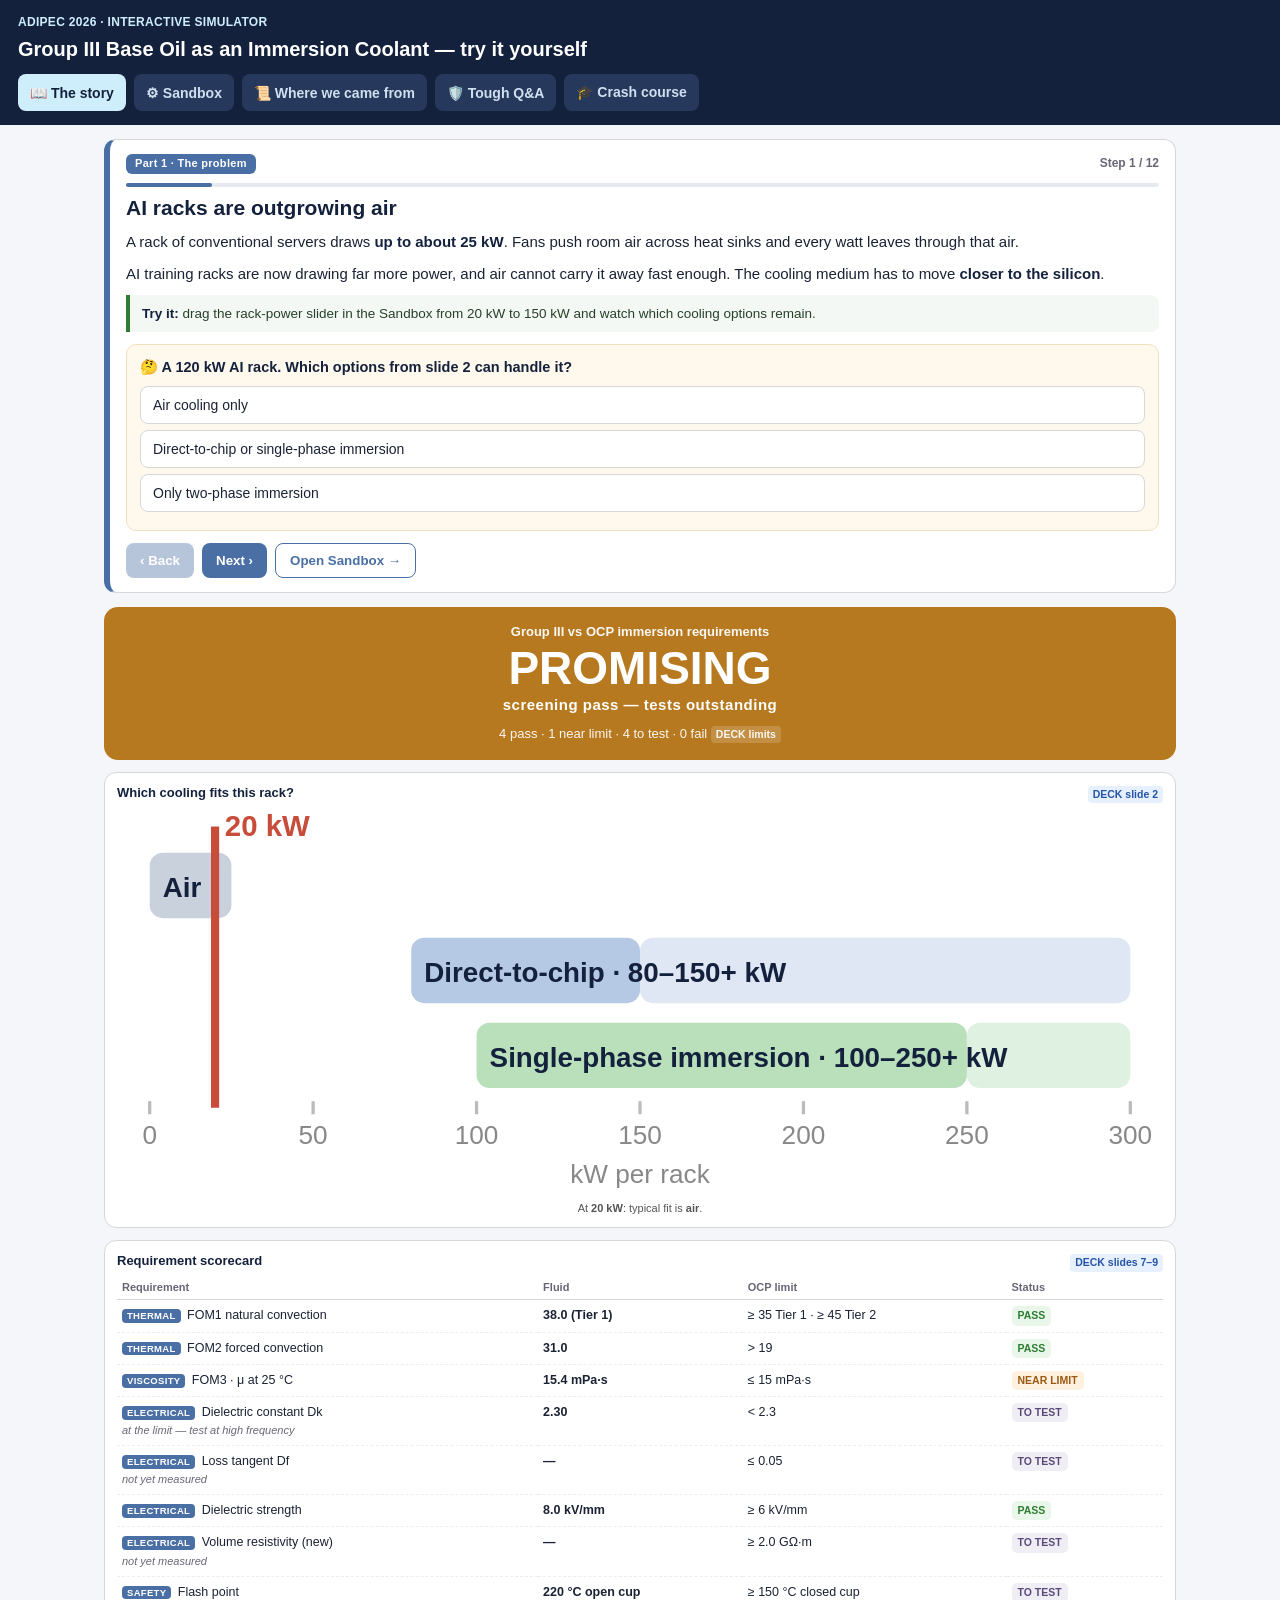
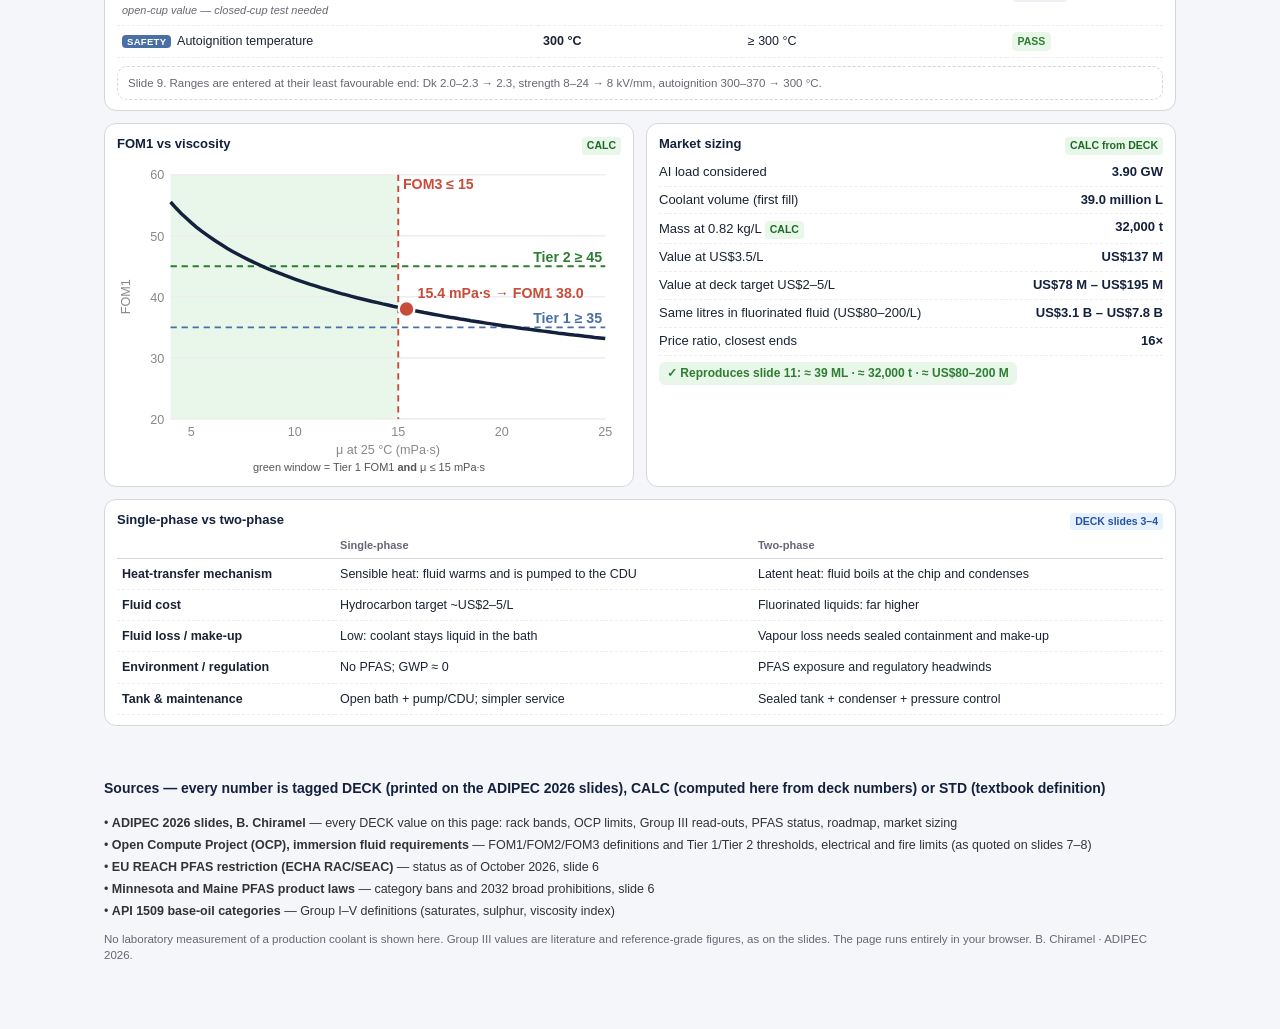
==== index.html @ 6c2c4c82 "Add files via upload" ====
<!DOCTYPE html>
<html lang="en">
<head>
<meta charset="utf-8">
<meta name="viewport" content="width=device-width, initial-scale=1">
<title>Group III Immersion Coolant — Interactive Simulator</title>
<meta name="description" content="Interactive companion to the ADIPEC 2026 talk: can domestic Group III base oil serve as a single-phase immersion coolant for AI data centres?">
<meta property="og:title" content="Group III Immersion Coolant — Interactive Simulator">
<meta property="og:description" content="Rack power, OCP figures of merit, electrical and fire gates, qualification and market sizing — try it yourself.">
<meta property="og:type" content="website">
<link rel="stylesheet" href="style.css">
</head>
<body>
<header>
  <div class="eyebrow">ADIPEC 2026 · interactive simulator</div>
  <h1>Group III Base Oil as an Immersion Coolant — try it yourself</h1>
  <div class="modebar">
    <button id="mStory" class="modebtn active">📖 The story</button>
    <button id="mSandbox" class="modebtn">⚙ Sandbox</button>
    <button id="mHistory" class="modebtn">📜 Where we came from</button>
    <button id="mQA" class="modebtn">🛡️ Tough Q&amp;A</button>
    <a class="modebtn linkbtn" href="course.html">🎓 Crash course</a>
  </div>
</header>

<main>
  <!-- ================= STORY ================= -->
  <section id="story">
    <div class="storycard">
      <div class="lessonhead"><span id="chapBadge" class="chapbadge"></span><span id="lessonCount"></span></div>
      <div class="progbar"><div id="progFill" class="progfill"></div></div>
      <h2 id="storyTitle"></h2>
      <div id="storyBody"></div>
      <div id="lessonCheck"></div>
      <div class="storynav">
        <button id="prevBtn">‹ Back</button>
        <button id="nextBtn">Next ›</button>
        <button id="toSandbox" class="ghost">Open Sandbox →</button>
      </div>
    </div>
  </section>

  <!-- ================= CONTROLS ================= -->
  <section id="controls" class="hidden">
    <div class="grp">
      <h3>① Rack power <span class="hint">(sets the cooling architecture)</span></h3>
      <label>IT load per rack: <b id="rackVal">120 kW</b>
        <input type="range" id="rack" min="5" max="300" step="5" value="120">
        <span class="src ext">DECK slide 2</span>
      </label>
    </div>

    <div class="grp">
      <h3>② Candidate fluid <span class="hint">(edit any value)</span></h3>
      <label>Preset
        <select id="preset"></select>
      </label>
      <div id="fluidFields"></div>
      <label class="toggle"><input type="checkbox" id="flashCC"> Flash point measured closed-cup</label>
      <div class="assume">OCP asks for a <b>closed-cup</b> flash point. An open-cup (COC) value usually reads higher, so a COC number is not yet proof.</div>
    </div>

    <div class="grp">
      <h3>③ Viscosity lever <span class="hint">(lighter cut → lower μ)</span></h3>
      <label>Dynamic viscosity at 25 °C: <b id="muVal">15.4 mPa·s</b>
        <input type="range" id="mu" min="4" max="25" step="0.1" value="15.4">
        <span class="src calc">CALC from DECK slide 7 formula</span>
      </label>
      <div class="assume">FOM1 scales as μ<sup>−0.2813</sup> with every other property held fixed. Real lighter cuts also shift k, ρ, c<sub>p</sub> and β, and usually <b>lower the flash point</b>.</div>
    </div>

    <div class="grp">
      <h3>④ Market sizing</h3>
      <label>Middle East AI pipeline: <b id="meVal">2.5 GW</b>
        <input type="range" id="me" min="0" max="6" step="0.1" value="2.5">
        <span class="src ext">DECK slide 11</span>
      </label>
      <label>India AI pipeline: <b id="inVal">1.4 GW</b>
        <input type="range" id="in" min="0" max="6" step="0.1" value="1.4">
        <span class="src ext">DECK slide 11</span>
      </label>
      <label>Share of that load immersion-cooled: <b id="shareVal">100 %</b>
        <input type="range" id="share" min="5" max="100" step="5" value="100">
        <span class="src calc">scenario (deck assumes all)</span>
      </label>
      <label>Coolant intensity: <b id="intVal">10 L/kW</b>
        <input type="range" id="int" min="5" max="15" step="0.5" value="10">
        <span class="src ext">DECK ≈10 L/kW</span>
      </label>
      <label>Group III price: <b id="priceVal">US$2–5 /L</b>
        <input type="range" id="price" min="1" max="8" step="0.5" value="3.5">
        <span class="src ext">DECK target US$2–5 /L</span>
      </label>
      <button id="resetBtn" class="resetbtn">↺ Reset to the deck's case</button>
    </div>
  </section>

  <!-- ================= OUTPUTS ================= -->
  <section id="outputs">
    <div id="verdict" class="verdict none">
      <div class="vlabel">Group III vs OCP immersion requirements</div>
      <div class="vbig" id="vbig">—</div>
      <div class="vsub" id="vsub"></div>
      <div class="vmargin" id="vmargin"></div>
    </div>

    <div class="card">
      <div class="cardhd">Which cooling fits this rack? <span class="src ext">DECK slide 2</span></div>
      <svg id="rackChart" viewBox="0 0 320 120" preserveAspectRatio="xMidYMid meet"></svg>
      <div id="rackNote" class="chartlegend"></div>
    </div>

    <div class="card">
      <div class="cardhd">Requirement scorecard <span class="src ext">DECK slides 7–9</span></div>
      <div id="scorecard"></div>
    </div>

    <div class="card half">
      <div class="cardhd">FOM1 vs viscosity <span class="src calc">CALC</span></div>
      <svg id="muChart" viewBox="0 0 320 190" preserveAspectRatio="xMidYMid meet"></svg>
      <div class="chartlegend">green window = Tier 1 FOM1 <b>and</b> μ ≤ 15 mPa·s</div>
    </div>
    <div class="card half">
      <div class="cardhd">Market sizing <span class="src calc">CALC from DECK</span></div>
      <div id="market" class="commercial"></div>
    </div>

    <div class="card">
      <div class="cardhd">Single-phase vs two-phase <span class="src ext">DECK slides 3–4</span></div>
      <div id="phases"></div>
    </div>
  </section>

  <!-- ================= HISTORY ================= -->
  <section id="history" class="hidden"></section>

  <!-- ================= TOUGH Q&A ================= -->
  <section id="qa" class="hidden"></section>
</main>

<footer id="refs">
  <h3>Sources — every number is tagged DECK (printed on the ADIPEC 2026 slides), CALC (computed here from deck numbers) or STD (textbook definition)</h3>
  <div id="reflist"></div>
  <p class="fine">No laboratory measurement of a production coolant is shown here. Group III values are literature and reference-grade figures, as on the slides. The page runs entirely in your browser. B. Chiramel · ADIPEC 2026.</p>
</footer>

<script src="story.js"></script>
<script src="app.js"></script>
</body>
</html>
---- style.css ----
:root{
  --navy:#14213D; --cond:#4A6FA5; --warn:#C84C3A; --feas:#2E7D32;
  --band:#DCE6F1; --eyebrow:#1f6b86; --grey:#667; --line:#d7d7d7;
  --bg:#f4f6f9; --card:#fff;
}
*{box-sizing:border-box}
body{margin:0;font-family:-apple-system,Segoe UI,Roboto,Helvetica,Arial,sans-serif;
  color:#1a2233;background:var(--bg);line-height:1.45}
header{background:var(--navy);color:#fff;padding:14px 18px}
.eyebrow{color:#cfeefc;font-weight:700;font-size:12px;letter-spacing:.3px;text-transform:uppercase}
header h1{margin:4px 0 10px;font-size:20px;font-weight:800}
.modebar{display:flex;gap:8px}
.modebtn{background:#26385c;color:#cfe0f0;border:0;border-radius:8px;padding:8px 12px;font-weight:700;cursor:pointer;font-size:14px}
.modebtn.active{background:#cfeefc;color:var(--navy)}
main{max-width:1100px;margin:0 auto;padding:14px;display:grid;gap:14px}
@media(min-width:880px){
  main{grid-template-columns:340px 1fr;align-items:start}
  #story{grid-column:1 / -1}
  #controls{position:sticky;top:10px}
}
section{display:grid;gap:12px}
.hidden{display:none!important}

/* controls */
.grp{background:var(--card);border:1px solid var(--line);border-radius:12px;padding:12px 14px}
.grp h3{margin:0 0 8px;font-size:15px;color:var(--navy)}
.grp .hint{font-weight:400;color:var(--grey);font-size:12px}
label{display:block;font-size:13px;font-weight:600;margin:10px 0 4px}
label b{color:var(--navy)}
input[type=range]{width:100%;margin:6px 0 2px;accent-color:var(--cond)}
select{width:100%;padding:7px;border:1px solid var(--line);border-radius:8px;font-size:14px}
.seg{display:flex;gap:6px;margin-top:5px}
.seg button{flex:1;padding:8px;border:1px solid var(--cond);background:#fff;color:var(--cond);
  border-radius:8px;font-weight:700;font-size:12.5px;cursor:pointer}
.seg button.active{background:var(--cond);color:#fff}
.toggle{display:flex;align-items:center;gap:8px;font-size:14px}
.kreadout{font-size:13px;color:#333;margin:6px 0}
.src{display:inline-block;font-size:10.5px;font-weight:700;border-radius:4px;padding:1px 5px;margin-top:3px}
.src.ext{background:#e7f0ff;color:#2554a6}
.src.calc{background:#e9f6ea;color:#1d6b22}
.resetbtn{width:100%;padding:9px;border:1px solid var(--cond);background:#fff;color:var(--cond);border-radius:8px;font-weight:700;font-size:13px;cursor:pointer}
.resetbtn:hover{background:var(--cond);color:#fff}
.chartlegend{font-size:11px;color:#555;text-align:center;margin-top:2px}
.assume{font-size:11.5px;color:var(--grey);background:#fff;border:1px dashed var(--line);border-radius:10px;padding:8px 10px;margin-top:8px}
input[type=range]:disabled{opacity:.4} select:disabled{opacity:.5;background:#f3f3f3}
.assume a{color:var(--cond)}

/* verdict */
.verdict{border-radius:14px;padding:16px;color:#fff;text-align:center;transition:background .2s}
.verdict.pass{background:var(--feas)} .verdict.fail{background:var(--warn)} .verdict.none{background:#888}
.vlabel{font-size:13px;font-weight:700;opacity:.95}
.vbig{font-size:46px;font-weight:900;line-height:1.05;margin:2px 0}
.vsub{font-size:15px;font-weight:800;letter-spacing:.5px}
.vmargin{font-size:13px;opacity:.95;margin-top:2px}
.verdict .src{background:rgba(255,255,255,.18);color:#fff;margin-top:8px}

.card{background:var(--card);border:1px solid var(--line);border-radius:12px;padding:10px 12px}
.cardhd{font-size:13px;font-weight:800;color:var(--navy);margin-bottom:4px;display:flex;justify-content:space-between;align-items:center;gap:6px}
.card svg{width:100%;height:auto;display:block}
#outputs{grid-template-columns:1fr}
@media(min-width:560px){#outputs{grid-template-columns:1fr 1fr}
  .verdict,.card:not(.half),#outputs>.impact{grid-column:1 / -1}}
.warn{background:#fdeceb;color:var(--warn);border:1px solid #f0c0ba;border-radius:8px;padding:6px 8px;font-size:12px;font-weight:600;margin-top:6px}

.commercial .row,.impact .row{display:flex;justify-content:space-between;gap:8px;font-size:13px;padding:4px 0;border-bottom:1px dashed #eee}
.commercial b,.impact b{color:var(--navy)}
.ok{color:var(--feas);font-weight:800}.no{color:var(--warn);font-weight:800}
.impact .row:last-child{border:0}
.badge{display:inline-block;background:#e9f6ea;color:var(--feas);font-weight:800;font-size:12px;border-radius:6px;padding:3px 8px;margin-top:6px}

.modebar{overflow-x:auto;flex-wrap:nowrap;-webkit-overflow-scrolling:touch}
.modebtn{white-space:nowrap;flex:0 0 auto}
/* story / course */
.storycard{background:var(--card);border:1px solid var(--line);border-left:6px solid var(--cond);border-radius:12px;padding:14px 16px}
.lessonhead{display:flex;justify-content:space-between;align-items:center;font-size:12px;color:var(--grey);font-weight:700}
.chapbadge{background:var(--cond);color:#fff;border-radius:6px;padding:2px 9px;font-size:11px;letter-spacing:.3px}
.progbar{height:4px;background:#e6ebf2;border-radius:2px;margin:9px 0 6px}
.progfill{height:100%;background:var(--cond);border-radius:2px;transition:width .25s}
.storycard h2{margin:2px 0 8px;color:var(--navy);font-size:21px}
#storyBody{font-size:15px}
#storyBody p{margin:0 0 10px}
#storyBody b{color:var(--navy)}
/* equations */
.eqn{font-family:Georgia,'Times New Roman',serif;font-size:18px;text-align:center;
  background:#f6f9fc;border:1px solid #dfe7f1;border-radius:8px;padding:11px 10px;margin:10px 0;color:#16233b}
.eqn i{font-style:italic}
.eqn sub{font-size:.65em}
.frac{display:inline-flex;flex-direction:column;vertical-align:middle;text-align:center;margin:0 .25em}
.frac>span:first-child{border-bottom:1.6px solid currentColor;padding:0 .35em}
.frac>span:last-child{padding:2px .35em 0}
.eqnnote{font-size:12px;color:var(--grey);text-align:center;margin:-4px 0 10px;font-style:italic}
/* course content blocks */
.example{background:#f4f8f4;border-left:4px solid var(--feas);border-radius:0 8px 8px 0;padding:9px 12px;margin:10px 0;font-size:13.5px;color:#27402a}
.litnote{background:#eef3fb;border-left:4px solid var(--cond);border-radius:0 8px 8px 0;padding:9px 12px;margin:10px 0;font-size:13px;color:#22364f}
.defends{background:#fff6e8;border:1px dashed #e3b366;border-radius:8px;padding:9px 12px;margin:11px 0 2px;font-size:13px;color:#5a4416}
.defends i{color:#7a5a1a}
#storyBody sup{font-size:.65em}
/* predict-reveal */
.check{background:#fff8ec;border:1px solid #f0e0bd;border-radius:10px;padding:12px 13px;margin:12px 0}
.check .q{font-weight:800;color:var(--navy);margin-bottom:8px;font-size:14.5px}
.check .opt{display:block;width:100%;text-align:left;padding:10px 12px;margin:6px 0;border:1px solid var(--line);
  border-radius:8px;background:#fff;cursor:pointer;font-size:14px;color:#1a2233}
.check .opt:hover{border-color:var(--cond)}
.check .opt.correct{background:#e9f6ea;border-color:var(--feas);font-weight:700}
.check .opt.wrong{background:#fdeceb;border-color:var(--warn)}
.check .reveal{margin-top:9px;font-size:13.5px;color:#33404f;background:#fff;border-radius:8px;padding:9px 11px;border:1px dashed var(--line);display:none}
.check .reveal.show{display:block}
.storynav{display:flex;gap:8px;flex-wrap:wrap;margin-top:12px}
.storynav button{background:var(--cond);color:#fff;border:0;border-radius:8px;padding:9px 14px;font-weight:700;cursor:pointer}
.storynav .ghost{background:#fff;color:var(--cond);border:1px solid var(--cond)}
.storynav button:disabled{opacity:.4;cursor:default}

/* history */
#history{grid-column:1 / -1;gap:18px}
.histblock{background:var(--card);border:1px solid var(--line);border-radius:12px;padding:14px 16px}
.histblock .heyebrow{color:var(--warn);font-weight:800;font-size:11px;letter-spacing:1.2px;text-transform:uppercase}
.histblock h2{margin:3px 0 2px;color:var(--navy);font-size:19px}
.histblock .hintro{color:var(--grey);font-size:13px;font-style:italic;margin:0 0 12px}
.stages{display:grid;gap:10px}
@media(min-width:760px){.stages{grid-template-columns:repeat(var(--n,3),1fr)}}
.stage{border:1px solid var(--line);border-top:4px solid var(--cond);border-radius:10px;padding:10px 12px;background:#fbfcfe}
.stage.fail{border-top-color:var(--warn)} .stage.win{border-top-color:var(--feas)}
.stage .stag{font-size:11px;font-weight:800;color:var(--grey);letter-spacing:.4px;text-transform:uppercase}
.stage h4{margin:4px 0 5px;color:var(--navy);font-size:16px}
.stage p{margin:0;font-size:12.5px;color:#33404f}
.htake{margin-top:12px;background:var(--navy);color:#eaf2fb;border-radius:8px;padding:9px 12px;font-size:12.5px;font-weight:600}
.htake b{color:#bfe3ff}
/* tough Q&A */
#qa{grid-column:1 / -1;gap:14px}
.qaintro{background:var(--navy);color:#eaf2fb;border-radius:12px;padding:13px 16px;font-size:13.5px}
.qaintro b{color:#bfe3ff}
.qalegend{display:flex;flex-wrap:wrap;gap:6px;margin-top:8px}
.qacat{background:var(--card);border:1px solid var(--line);border-radius:12px;padding:12px 15px}
.qacat>h3{margin:0 0 3px;color:var(--navy);font-size:16px}
.qacat>.cdesc{font-size:12px;color:var(--grey);font-style:italic;margin:0 0 6px}
.qaitem{border-top:1px solid #eef1f5}
.qaq{cursor:pointer;padding:11px 0;font-weight:700;font-size:14px;color:#1a2233;display:flex;gap:9px;align-items:flex-start}
.qaq .tw{color:var(--cond);flex:0 0 auto;transition:transform .15s}
.qaitem.open .qaq .tw{transform:rotate(90deg)}
.qaa{display:none;padding:0 0 13px 24px;font-size:13.5px;color:#33404f;line-height:1.5}
.qaitem.open .qaa{display:block}
.qaa b{color:var(--navy)}
.qatag{display:inline-block;font-size:10px;font-weight:800;border-radius:4px;padding:1px 6px;margin:0 4px 8px 0}
.qatag.calc{background:#e9f6ea;color:#1d6b22}
.qatag.ext{background:#e7f0ff;color:#2554a6}
.qatag.scope{background:#f0eef5;color:#5a4a7a}
.qatag.design{background:#fff1e0;color:#9a5a13}
.qatry{font-size:12.5px;color:var(--cond);font-weight:700;margin-top:7px;background:#f2f6fb;border-radius:7px;padding:6px 9px}
footer{max-width:1100px;margin:10px auto 40px;padding:14px;font-size:12.5px;color:#333}
footer h3{color:var(--navy);font-size:14px}
#reflist a{color:var(--cond);text-decoration:none}
#reflist div{padding:2px 0}
.fine{color:var(--grey);font-size:11.5px;margin-top:8px}
code{background:#eef;border-radius:4px;padding:0 4px}
#loading{position:fixed;inset:0;background:rgba(244,246,249,.95);display:flex;align-items:center;justify-content:center;font-weight:700;color:var(--navy);font-size:16px;z-index:50}
.curvelbl{font:700 9px sans-serif}
.axis{stroke:#bbb;stroke-width:1}.grid{stroke:#eee;stroke-width:1}
.tick{font:8px sans-serif;fill:#888}

/* ---- ADIPEC simulator additions ---- */
.linkbtn{text-decoration:none;display:inline-block}
.verdict.amber{background:#B7791F}
table.score{width:100%;border-collapse:collapse;font-size:12.5px}
table.score th{text-align:left;color:var(--grey);font-weight:700;font-size:11px;border-bottom:1px solid var(--line);padding:4px 5px}
table.score td{border-bottom:1px dashed #eee;padding:6px 5px;vertical-align:top}
table.score .why{font-size:11px;color:var(--grey);font-style:italic;margin-top:2px}
.pill{display:inline-block;font-size:9.5px;font-weight:800;color:#fff;background:var(--cond);border-radius:4px;padding:0 5px;margin-right:3px;text-transform:uppercase;letter-spacing:.3px}
.st{display:inline-block;font-size:10.5px;font-weight:800;border-radius:5px;padding:2px 6px;white-space:nowrap}
.st.pass{background:#e9f6ea;color:var(--feas)} .st.near{background:#fff1e0;color:#9a5a13}
.st.test{background:#f0eef5;color:#5a4a7a} .st.fail{background:#fdeceb;color:var(--warn)}
.numrow{display:flex;justify-content:space-between;align-items:center;gap:8px;font-weight:600;margin:7px 0}
.numrow input{width:96px;padding:5px 7px;border:1px solid var(--line);border-radius:7px;font-size:14px;text-align:right}
.qatag.deck{background:#e7f0ff;color:#2554a6}
.qatag.std{background:#f3f3f3;color:#444}
.src.std{background:#f3f3f3;color:#444}
@media(max-width:480px){table.score{font-size:11.5px} table.score td,table.score th{padding:5px 3px}}
@media(min-width:880px){#controls.hidden + #outputs{grid-column:1 / -1}}
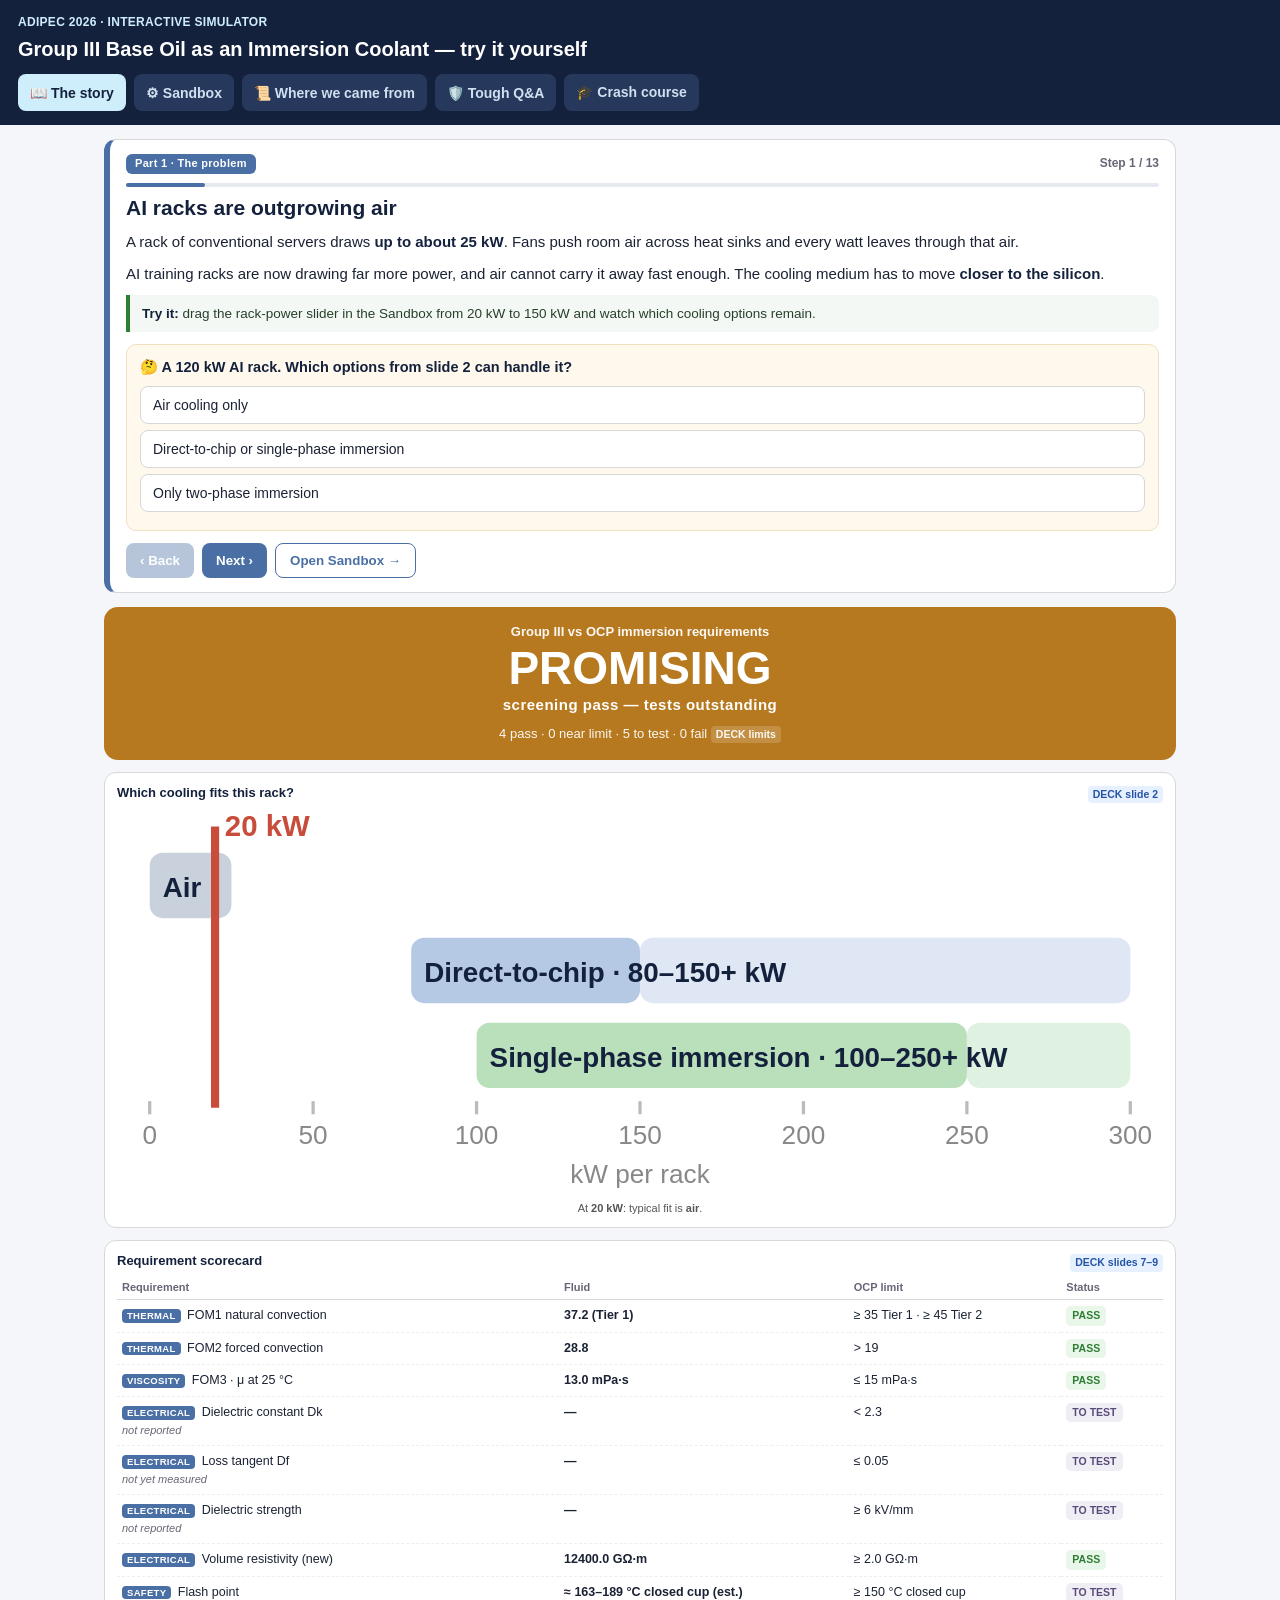
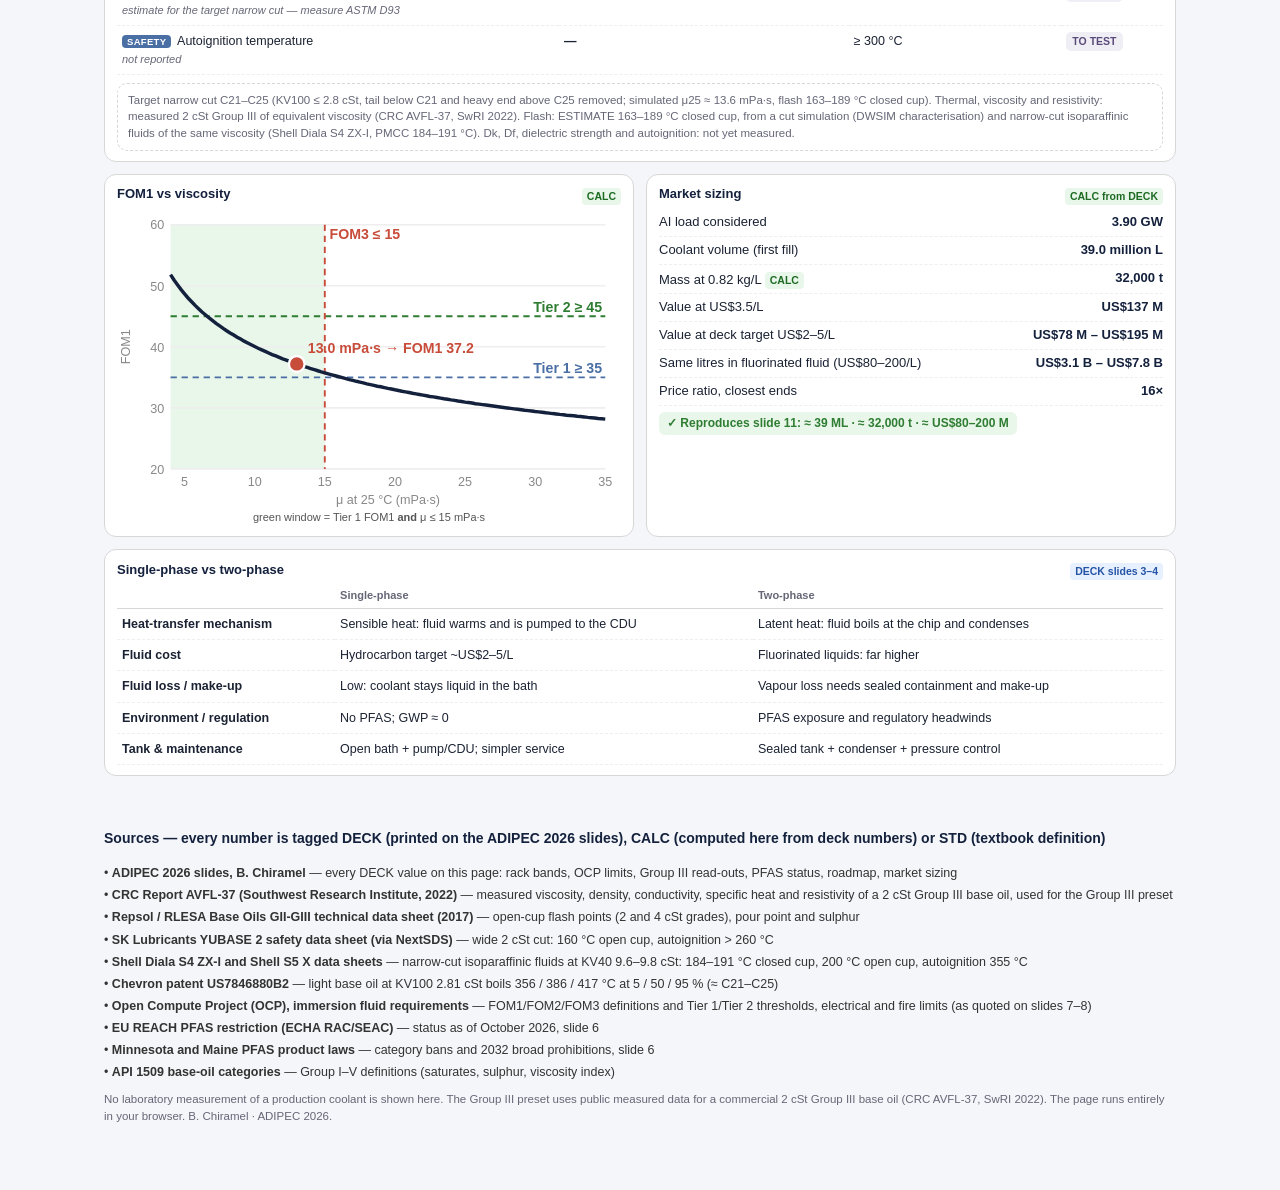
==== commit 3c473371: "Add files via upload" ====
--- a/index.html
+++ b/index.html
@@ -62,8 +62,8 @@
 
     <div class="grp">
       <h3>③ Viscosity lever <span class="hint">(lighter cut → lower μ)</span></h3>
-      <label>Dynamic viscosity at 25 °C: <b id="muVal">15.4 mPa·s</b>
-        <input type="range" id="mu" min="4" max="25" step="0.1" value="15.4">
+      <label>Dynamic viscosity at 25 °C: <b id="muVal">13.0 mPa·s</b>
+        <input type="range" id="mu" min="4" max="35" step="0.1" value="13.0">
         <span class="src calc">CALC from DECK slide 7 formula</span>
       </label>
       <div class="assume">FOM1 scales as μ<sup>−0.2813</sup> with every other property held fixed. Real lighter cuts also shift k, ρ, c<sub>p</sub> and β, and usually <b>lower the flash point</b>.</div>
@@ -141,7 +141,7 @@
 <footer id="refs">
   <h3>Sources — every number is tagged DECK (printed on the ADIPEC 2026 slides), CALC (computed here from deck numbers) or STD (textbook definition)</h3>
   <div id="reflist"></div>
-  <p class="fine">No laboratory measurement of a production coolant is shown here. Group III values are literature and reference-grade figures, as on the slides. The page runs entirely in your browser. B. Chiramel · ADIPEC 2026.</p>
+  <p class="fine">No laboratory measurement of a production coolant is shown here. The Group III preset uses public measured data for a commercial 2 cSt Group III base oil (CRC AVFL-37, SwRI 2022). The page runs entirely in your browser. B. Chiramel · ADIPEC 2026.</p>
 </footer>
 
 <script src="story.js"></script>
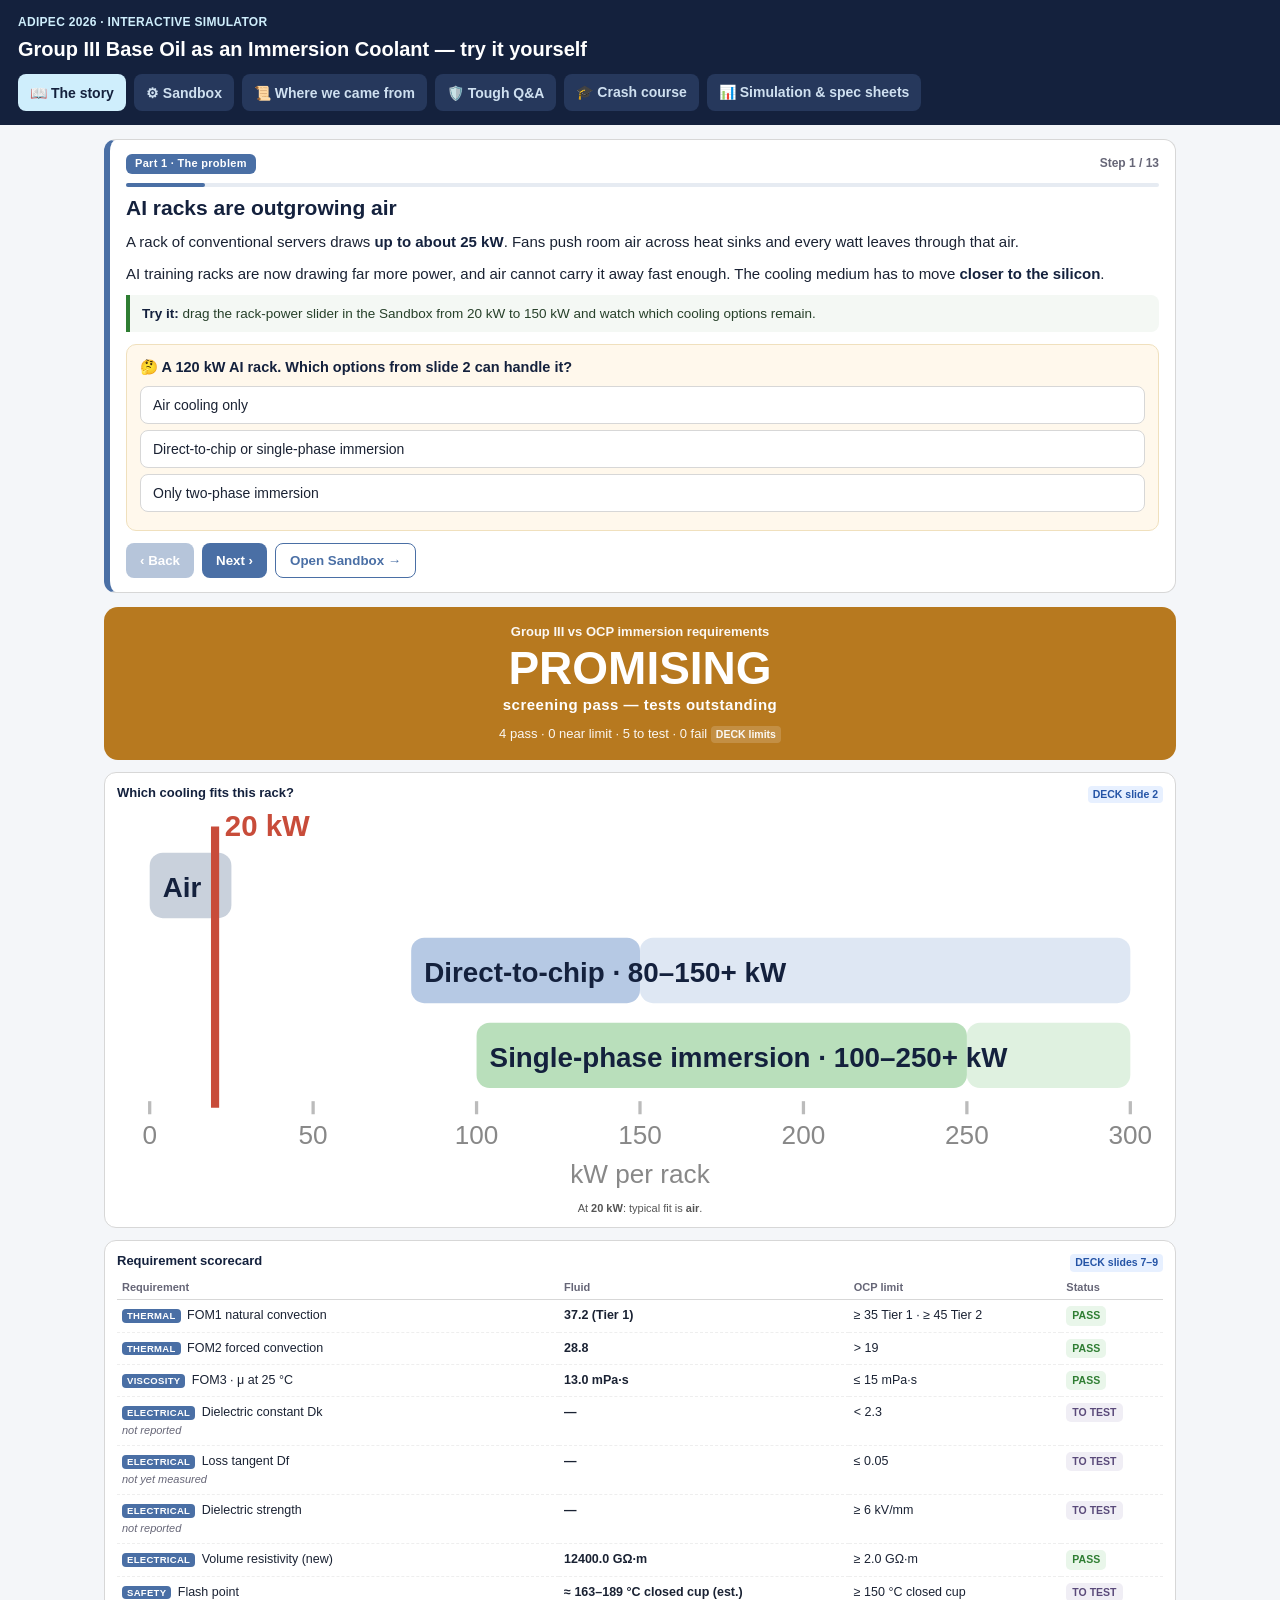
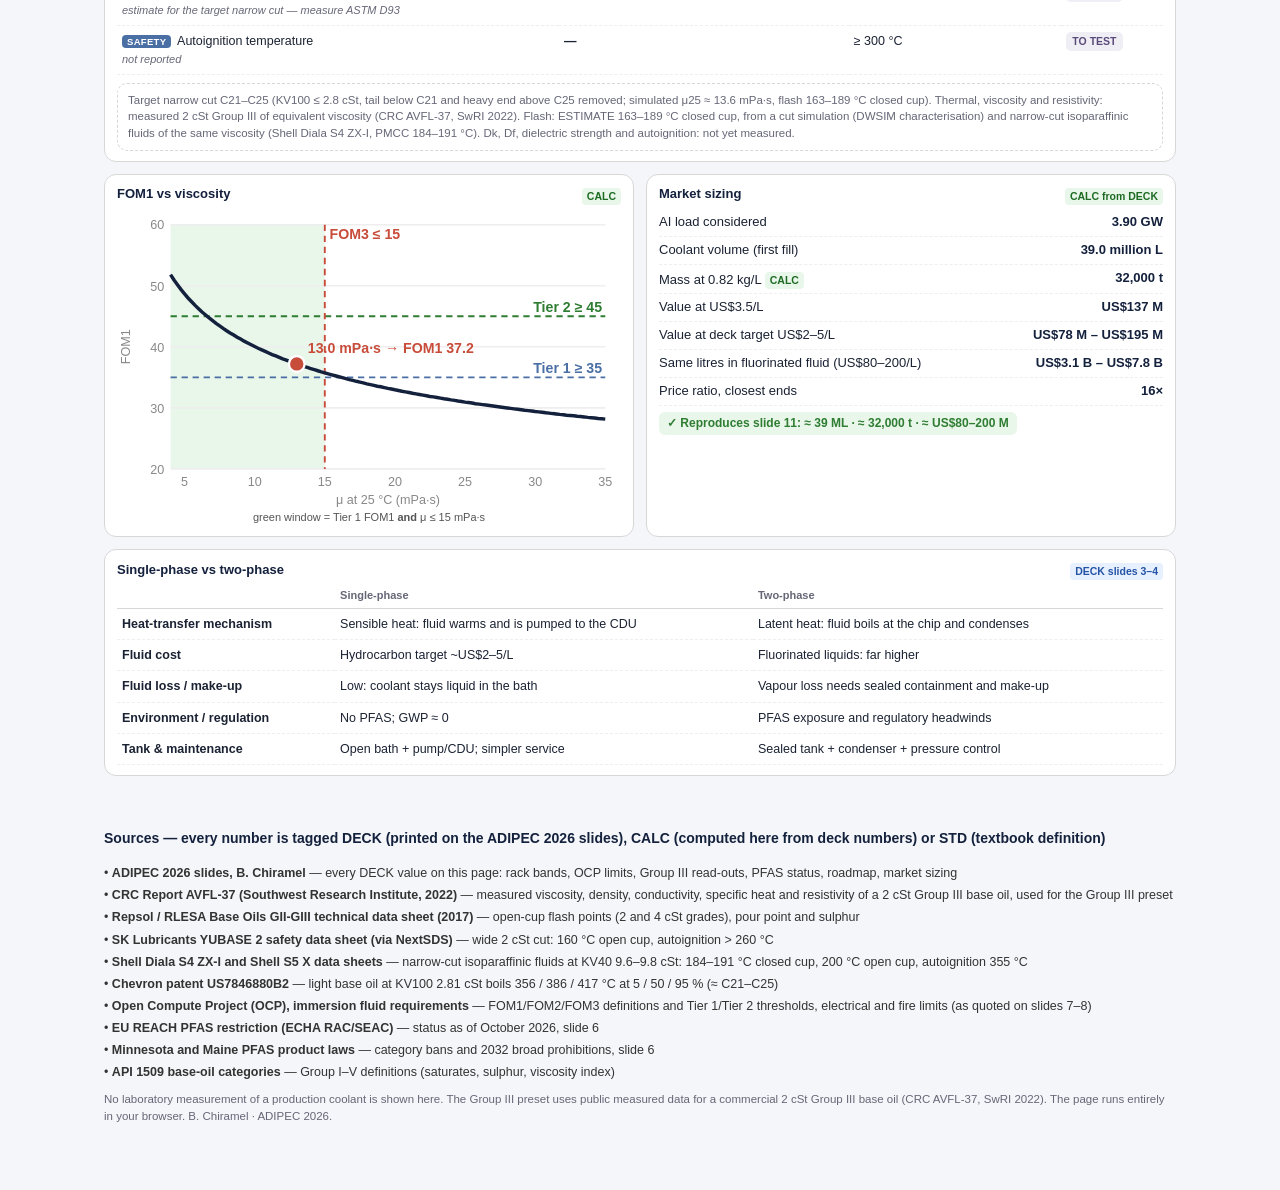
==== commit 2ff72962: "Add files via upload" ====
--- a/index.html
+++ b/index.html
@@ -1,150 +1,151 @@
-<!DOCTYPE html>
-<html lang="en">
-<head>
-<meta charset="utf-8">
-<meta name="viewport" content="width=device-width, initial-scale=1">
-<title>Group III Immersion Coolant — Interactive Simulator</title>
-<meta name="description" content="Interactive companion to the ADIPEC 2026 talk: can domestic Group III base oil serve as a single-phase immersion coolant for AI data centres?">
-<meta property="og:title" content="Group III Immersion Coolant — Interactive Simulator">
-<meta property="og:description" content="Rack power, OCP figures of merit, electrical and fire gates, qualification and market sizing — try it yourself.">
-<meta property="og:type" content="website">
-<link rel="stylesheet" href="style.css">
-</head>
-<body>
-<header>
-  <div class="eyebrow">ADIPEC 2026 · interactive simulator</div>
-  <h1>Group III Base Oil as an Immersion Coolant — try it yourself</h1>
-  <div class="modebar">
-    <button id="mStory" class="modebtn active">📖 The story</button>
-    <button id="mSandbox" class="modebtn">⚙ Sandbox</button>
-    <button id="mHistory" class="modebtn">📜 Where we came from</button>
-    <button id="mQA" class="modebtn">🛡️ Tough Q&amp;A</button>
-    <a class="modebtn linkbtn" href="course.html">🎓 Crash course</a>
-  </div>
-</header>
-
-<main>
-  <!-- ================= STORY ================= -->
-  <section id="story">
-    <div class="storycard">
-      <div class="lessonhead"><span id="chapBadge" class="chapbadge"></span><span id="lessonCount"></span></div>
-      <div class="progbar"><div id="progFill" class="progfill"></div></div>
-      <h2 id="storyTitle"></h2>
-      <div id="storyBody"></div>
-      <div id="lessonCheck"></div>
-      <div class="storynav">
-        <button id="prevBtn">‹ Back</button>
-        <button id="nextBtn">Next ›</button>
-        <button id="toSandbox" class="ghost">Open Sandbox →</button>
-      </div>
-    </div>
-  </section>
-
-  <!-- ================= CONTROLS ================= -->
-  <section id="controls" class="hidden">
-    <div class="grp">
-      <h3>① Rack power <span class="hint">(sets the cooling architecture)</span></h3>
-      <label>IT load per rack: <b id="rackVal">120 kW</b>
-        <input type="range" id="rack" min="5" max="300" step="5" value="120">
-        <span class="src ext">DECK slide 2</span>
-      </label>
-    </div>
-
-    <div class="grp">
-      <h3>② Candidate fluid <span class="hint">(edit any value)</span></h3>
-      <label>Preset
-        <select id="preset"></select>
-      </label>
-      <div id="fluidFields"></div>
-      <label class="toggle"><input type="checkbox" id="flashCC"> Flash point measured closed-cup</label>
-      <div class="assume">OCP asks for a <b>closed-cup</b> flash point. An open-cup (COC) value usually reads higher, so a COC number is not yet proof.</div>
-    </div>
-
-    <div class="grp">
-      <h3>③ Viscosity lever <span class="hint">(lighter cut → lower μ)</span></h3>
-      <label>Dynamic viscosity at 25 °C: <b id="muVal">13.0 mPa·s</b>
-        <input type="range" id="mu" min="4" max="35" step="0.1" value="13.0">
-        <span class="src calc">CALC from DECK slide 7 formula</span>
-      </label>
-      <div class="assume">FOM1 scales as μ<sup>−0.2813</sup> with every other property held fixed. Real lighter cuts also shift k, ρ, c<sub>p</sub> and β, and usually <b>lower the flash point</b>.</div>
-    </div>
-
-    <div class="grp">
-      <h3>④ Market sizing</h3>
-      <label>Middle East AI pipeline: <b id="meVal">2.5 GW</b>
-        <input type="range" id="me" min="0" max="6" step="0.1" value="2.5">
-        <span class="src ext">DECK slide 11</span>
-      </label>
-      <label>India AI pipeline: <b id="inVal">1.4 GW</b>
-        <input type="range" id="in" min="0" max="6" step="0.1" value="1.4">
-        <span class="src ext">DECK slide 11</span>
-      </label>
-      <label>Share of that load immersion-cooled: <b id="shareVal">100 %</b>
-        <input type="range" id="share" min="5" max="100" step="5" value="100">
-        <span class="src calc">scenario (deck assumes all)</span>
-      </label>
-      <label>Coolant intensity: <b id="intVal">10 L/kW</b>
-        <input type="range" id="int" min="5" max="15" step="0.5" value="10">
-        <span class="src ext">DECK ≈10 L/kW</span>
-      </label>
-      <label>Group III price: <b id="priceVal">US$2–5 /L</b>
-        <input type="range" id="price" min="1" max="8" step="0.5" value="3.5">
-        <span class="src ext">DECK target US$2–5 /L</span>
-      </label>
-      <button id="resetBtn" class="resetbtn">↺ Reset to the deck's case</button>
-    </div>
-  </section>
-
-  <!-- ================= OUTPUTS ================= -->
-  <section id="outputs">
-    <div id="verdict" class="verdict none">
-      <div class="vlabel">Group III vs OCP immersion requirements</div>
-      <div class="vbig" id="vbig">—</div>
-      <div class="vsub" id="vsub"></div>
-      <div class="vmargin" id="vmargin"></div>
-    </div>
-
-    <div class="card">
-      <div class="cardhd">Which cooling fits this rack? <span class="src ext">DECK slide 2</span></div>
-      <svg id="rackChart" viewBox="0 0 320 120" preserveAspectRatio="xMidYMid meet"></svg>
-      <div id="rackNote" class="chartlegend"></div>
-    </div>
-
-    <div class="card">
-      <div class="cardhd">Requirement scorecard <span class="src ext">DECK slides 7–9</span></div>
-      <div id="scorecard"></div>
-    </div>
-
-    <div class="card half">
-      <div class="cardhd">FOM1 vs viscosity <span class="src calc">CALC</span></div>
-      <svg id="muChart" viewBox="0 0 320 190" preserveAspectRatio="xMidYMid meet"></svg>
-      <div class="chartlegend">green window = Tier 1 FOM1 <b>and</b> μ ≤ 15 mPa·s</div>
-    </div>
-    <div class="card half">
-      <div class="cardhd">Market sizing <span class="src calc">CALC from DECK</span></div>
-      <div id="market" class="commercial"></div>
-    </div>
-
-    <div class="card">
-      <div class="cardhd">Single-phase vs two-phase <span class="src ext">DECK slides 3–4</span></div>
-      <div id="phases"></div>
-    </div>
-  </section>
-
-  <!-- ================= HISTORY ================= -->
-  <section id="history" class="hidden"></section>
-
-  <!-- ================= TOUGH Q&A ================= -->
-  <section id="qa" class="hidden"></section>
-</main>
-
-<footer id="refs">
-  <h3>Sources — every number is tagged DECK (printed on the ADIPEC 2026 slides), CALC (computed here from deck numbers) or STD (textbook definition)</h3>
-  <div id="reflist"></div>
-  <p class="fine">No laboratory measurement of a production coolant is shown here. The Group III preset uses public measured data for a commercial 2 cSt Group III base oil (CRC AVFL-37, SwRI 2022). The page runs entirely in your browser. B. Chiramel · ADIPEC 2026.</p>
-</footer>
-
-<script src="story.js"></script>
-<script src="app.js"></script>
-</body>
-</html>
+<!DOCTYPE html>
+<html lang="en">
+<head>
+<meta charset="utf-8">
+<meta name="viewport" content="width=device-width, initial-scale=1">
+<title>Group III Immersion Coolant — Interactive Simulator</title>
+<meta name="description" content="Interactive companion to the ADIPEC 2026 talk: can domestic Group III base oil serve as a single-phase immersion coolant for AI data centres?">
+<meta property="og:title" content="Group III Immersion Coolant — Interactive Simulator">
+<meta property="og:description" content="Rack power, OCP figures of merit, electrical and fire gates, qualification and market sizing — try it yourself.">
+<meta property="og:type" content="website">
+<link rel="stylesheet" href="style.css">
+</head>
+<body>
+<header>
+  <div class="eyebrow">ADIPEC 2026 · interactive simulator</div>
+  <h1>Group III Base Oil as an Immersion Coolant — try it yourself</h1>
+  <div class="modebar">
+    <button id="mStory" class="modebtn active">📖 The story</button>
+    <button id="mSandbox" class="modebtn">⚙ Sandbox</button>
+    <button id="mHistory" class="modebtn">📜 Where we came from</button>
+    <button id="mQA" class="modebtn">🛡️ Tough Q&amp;A</button>
+    <a class="modebtn linkbtn" href="course.html">🎓 Crash course</a>
+    <a class="modebtn linkbtn" href="results.html">📊 Simulation &amp; spec sheets</a>
+  </div>
+</header>
+
+<main>
+  <!-- ================= STORY ================= -->
+  <section id="story">
+    <div class="storycard">
+      <div class="lessonhead"><span id="chapBadge" class="chapbadge"></span><span id="lessonCount"></span></div>
+      <div class="progbar"><div id="progFill" class="progfill"></div></div>
+      <h2 id="storyTitle"></h2>
+      <div id="storyBody"></div>
+      <div id="lessonCheck"></div>
+      <div class="storynav">
+        <button id="prevBtn">‹ Back</button>
+        <button id="nextBtn">Next ›</button>
+        <button id="toSandbox" class="ghost">Open Sandbox →</button>
+      </div>
+    </div>
+  </section>
+
+  <!-- ================= CONTROLS ================= -->
+  <section id="controls" class="hidden">
+    <div class="grp">
+      <h3>① Rack power <span class="hint">(sets the cooling architecture)</span></h3>
+      <label>IT load per rack: <b id="rackVal">120 kW</b>
+        <input type="range" id="rack" min="5" max="300" step="5" value="120">
+        <span class="src ext">DECK slide 2</span>
+      </label>
+    </div>
+
+    <div class="grp">
+      <h3>② Candidate fluid <span class="hint">(edit any value)</span></h3>
+      <label>Preset
+        <select id="preset"></select>
+      </label>
+      <div id="fluidFields"></div>
+      <label class="toggle"><input type="checkbox" id="flashCC"> Flash point measured closed-cup</label>
+      <div class="assume">OCP asks for a <b>closed-cup</b> flash point. An open-cup (COC) value usually reads higher, so a COC number is not yet proof.</div>
+    </div>
+
+    <div class="grp">
+      <h3>③ Viscosity lever <span class="hint">(lighter cut → lower μ)</span></h3>
+      <label>Dynamic viscosity at 25 °C: <b id="muVal">13.0 mPa·s</b>
+        <input type="range" id="mu" min="4" max="35" step="0.1" value="13.0">
+        <span class="src calc">CALC from DECK slide 7 formula</span>
+      </label>
+      <div class="assume">FOM1 scales as μ<sup>−0.2813</sup> with every other property held fixed. Real lighter cuts also shift k, ρ, c<sub>p</sub> and β, and usually <b>lower the flash point</b>.</div>
+    </div>
+
+    <div class="grp">
+      <h3>④ Market sizing</h3>
+      <label>Middle East AI pipeline: <b id="meVal">2.5 GW</b>
+        <input type="range" id="me" min="0" max="6" step="0.1" value="2.5">
+        <span class="src ext">DECK slide 11</span>
+      </label>
+      <label>India AI pipeline: <b id="inVal">1.4 GW</b>
+        <input type="range" id="in" min="0" max="6" step="0.1" value="1.4">
+        <span class="src ext">DECK slide 11</span>
+      </label>
+      <label>Share of that load immersion-cooled: <b id="shareVal">100 %</b>
+        <input type="range" id="share" min="5" max="100" step="5" value="100">
+        <span class="src calc">scenario (deck assumes all)</span>
+      </label>
+      <label>Coolant intensity: <b id="intVal">10 L/kW</b>
+        <input type="range" id="int" min="5" max="15" step="0.5" value="10">
+        <span class="src ext">DECK ≈10 L/kW</span>
+      </label>
+      <label>Group III price: <b id="priceVal">US$2–5 /L</b>
+        <input type="range" id="price" min="1" max="8" step="0.5" value="3.5">
+        <span class="src ext">DECK target US$2–5 /L</span>
+      </label>
+      <button id="resetBtn" class="resetbtn">↺ Reset to the deck's case</button>
+    </div>
+  </section>
+
+  <!-- ================= OUTPUTS ================= -->
+  <section id="outputs">
+    <div id="verdict" class="verdict none">
+      <div class="vlabel">Group III vs OCP immersion requirements</div>
+      <div class="vbig" id="vbig">—</div>
+      <div class="vsub" id="vsub"></div>
+      <div class="vmargin" id="vmargin"></div>
+    </div>
+
+    <div class="card">
+      <div class="cardhd">Which cooling fits this rack? <span class="src ext">DECK slide 2</span></div>
+      <svg id="rackChart" viewBox="0 0 320 120" preserveAspectRatio="xMidYMid meet"></svg>
+      <div id="rackNote" class="chartlegend"></div>
+    </div>
+
+    <div class="card">
+      <div class="cardhd">Requirement scorecard <span class="src ext">DECK slides 7–9</span></div>
+      <div id="scorecard"></div>
+    </div>
+
+    <div class="card half">
+      <div class="cardhd">FOM1 vs viscosity <span class="src calc">CALC</span></div>
+      <svg id="muChart" viewBox="0 0 320 190" preserveAspectRatio="xMidYMid meet"></svg>
+      <div class="chartlegend">green window = Tier 1 FOM1 <b>and</b> μ ≤ 15 mPa·s</div>
+    </div>
+    <div class="card half">
+      <div class="cardhd">Market sizing <span class="src calc">CALC from DECK</span></div>
+      <div id="market" class="commercial"></div>
+    </div>
+
+    <div class="card">
+      <div class="cardhd">Single-phase vs two-phase <span class="src ext">DECK slides 3–4</span></div>
+      <div id="phases"></div>
+    </div>
+  </section>
+
+  <!-- ================= HISTORY ================= -->
+  <section id="history" class="hidden"></section>
+
+  <!-- ================= TOUGH Q&A ================= -->
+  <section id="qa" class="hidden"></section>
+</main>
+
+<footer id="refs">
+  <h3>Sources — every number is tagged DECK (printed on the ADIPEC 2026 slides), CALC (computed here from deck numbers) or STD (textbook definition)</h3>
+  <div id="reflist"></div>
+  <p class="fine">No laboratory measurement of a production coolant is shown here. The Group III preset uses public measured data for a commercial 2 cSt Group III base oil (CRC AVFL-37, SwRI 2022). The page runs entirely in your browser. B. Chiramel · ADIPEC 2026.</p>
+</footer>
+
+<script src="story.js"></script>
+<script src="app.js"></script>
+</body>
+</html>
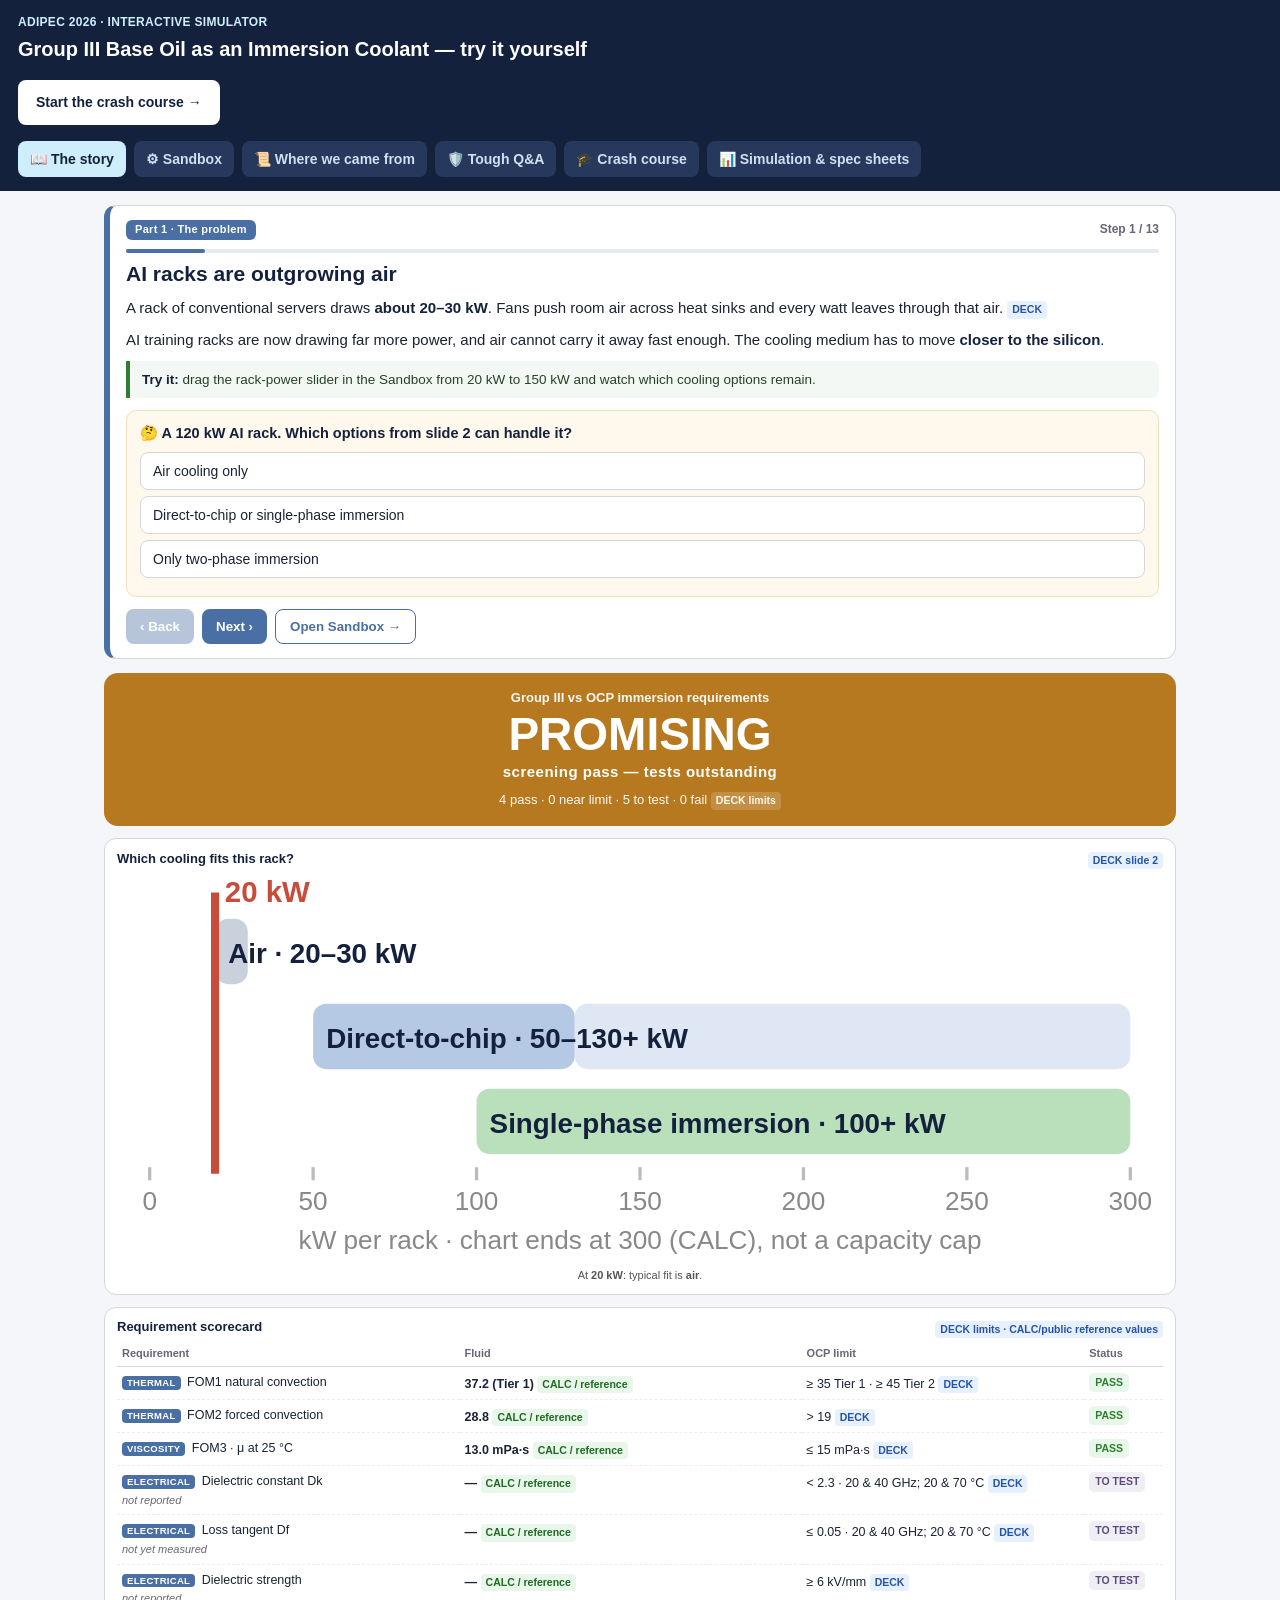
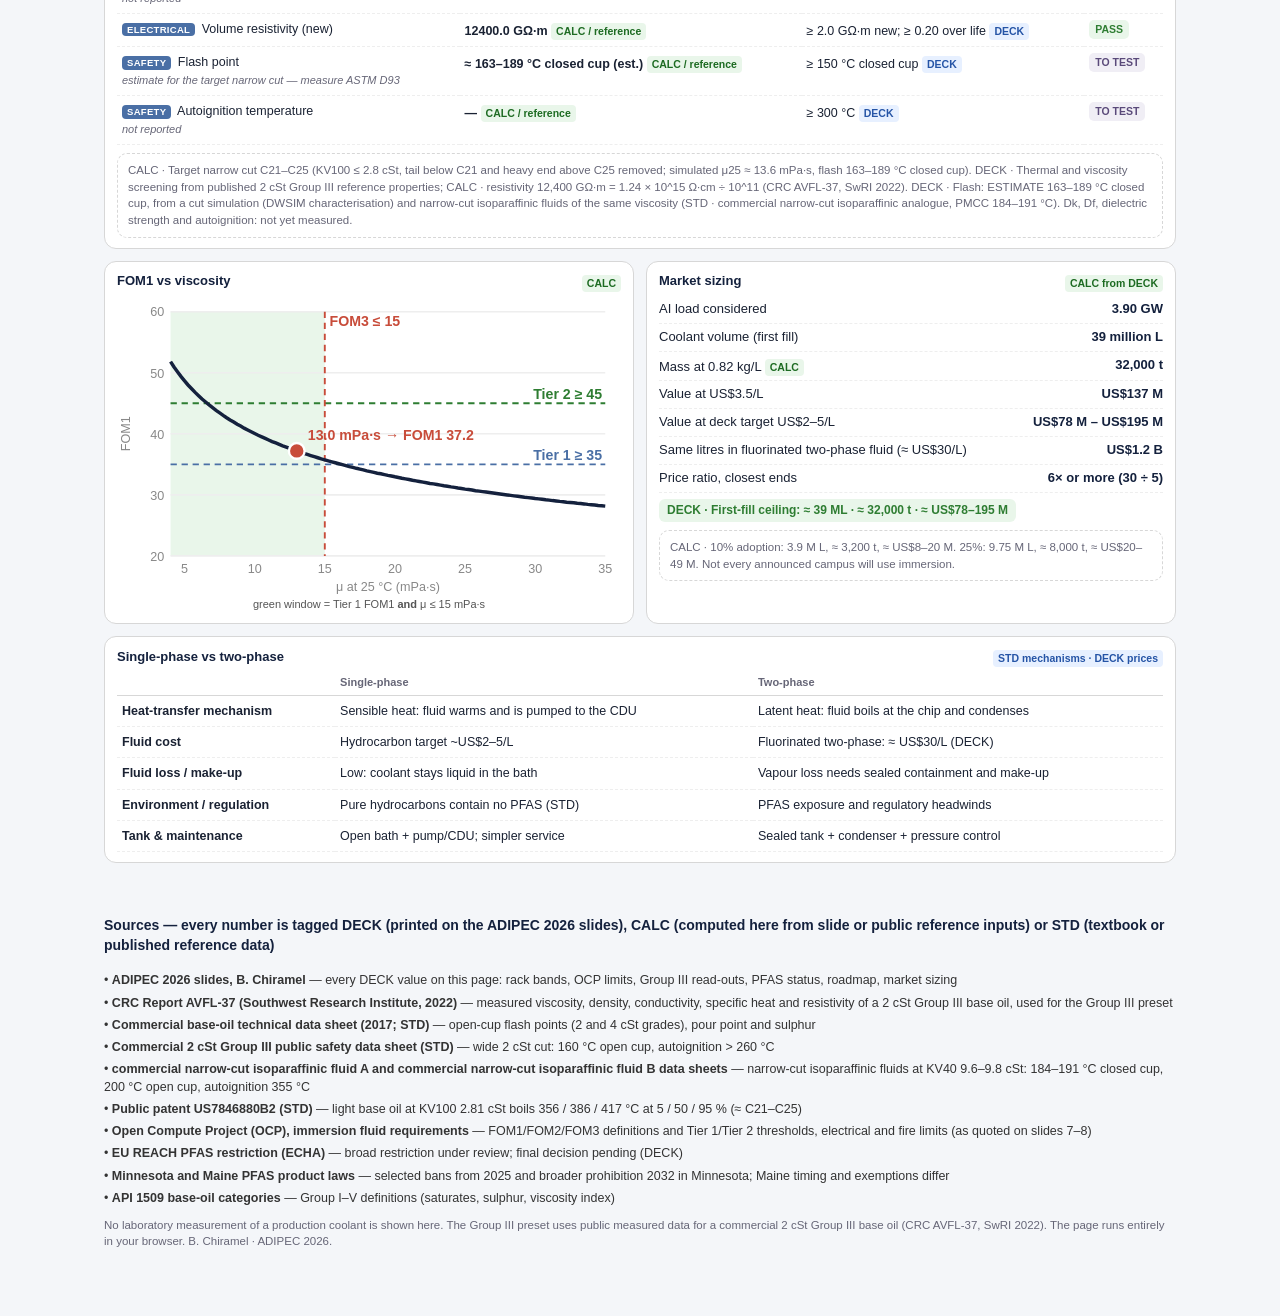
==== commit 7119b384: "Sync public companion with slide values and expand crash course" ====
--- a/index.html
+++ b/index.html
@@ -14,6 +14,7 @@
 <header>
   <div class="eyebrow">ADIPEC 2026 · interactive simulator</div>
   <h1>Group III Base Oil as an Immersion Coolant — try it yourself</h1>
+  <p><a class="modebtn linkbtn course-start" href="course.html">Start the crash course →</a></p>
   <div class="modebar">
     <button id="mStory" class="modebtn active">📖 The story</button>
     <button id="mSandbox" class="modebtn">⚙ Sandbox</button>
@@ -112,7 +113,7 @@
     </div>
 
     <div class="card">
-      <div class="cardhd">Requirement scorecard <span class="src ext">DECK slides 7–9</span></div>
+      <div class="cardhd">Requirement scorecard <span class="src ext">DECK limits · CALC/public reference values</span></div>
       <div id="scorecard"></div>
     </div>
 
@@ -127,7 +128,7 @@
     </div>
 
     <div class="card">
-      <div class="cardhd">Single-phase vs two-phase <span class="src ext">DECK slides 3–4</span></div>
+      <div class="cardhd">Single-phase vs two-phase <span class="src ext">STD mechanisms · DECK prices</span></div>
       <div id="phases"></div>
     </div>
   </section>
@@ -140,7 +141,7 @@
 </main>
 
 <footer id="refs">
-  <h3>Sources — every number is tagged DECK (printed on the ADIPEC 2026 slides), CALC (computed here from deck numbers) or STD (textbook definition)</h3>
+  <h3>Sources — every number is tagged DECK (printed on the ADIPEC 2026 slides), CALC (computed here from slide or public reference inputs) or STD (textbook or published reference data)</h3>
   <div id="reflist"></div>
   <p class="fine">No laboratory measurement of a production coolant is shown here. The Group III preset uses public measured data for a commercial 2 cSt Group III base oil (CRC AVFL-37, SwRI 2022). The page runs entirely in your browser. B. Chiramel · ADIPEC 2026.</p>
 </footer>
--- a/style.css
+++ b/style.css
@@ -175,3 +175,5 @@
 .src.std{background:#f3f3f3;color:#444}
 @media(max-width:480px){table.score{font-size:11.5px} table.score td,table.score th{padding:5px 3px}}
 @media(min-width:880px){#controls.hidden + #outputs{grid-column:1 / -1}}
+
+.course-start{display:inline-block;background:#fff;color:var(--navy);font-weight:800;padding:12px 18px;text-decoration:none}
